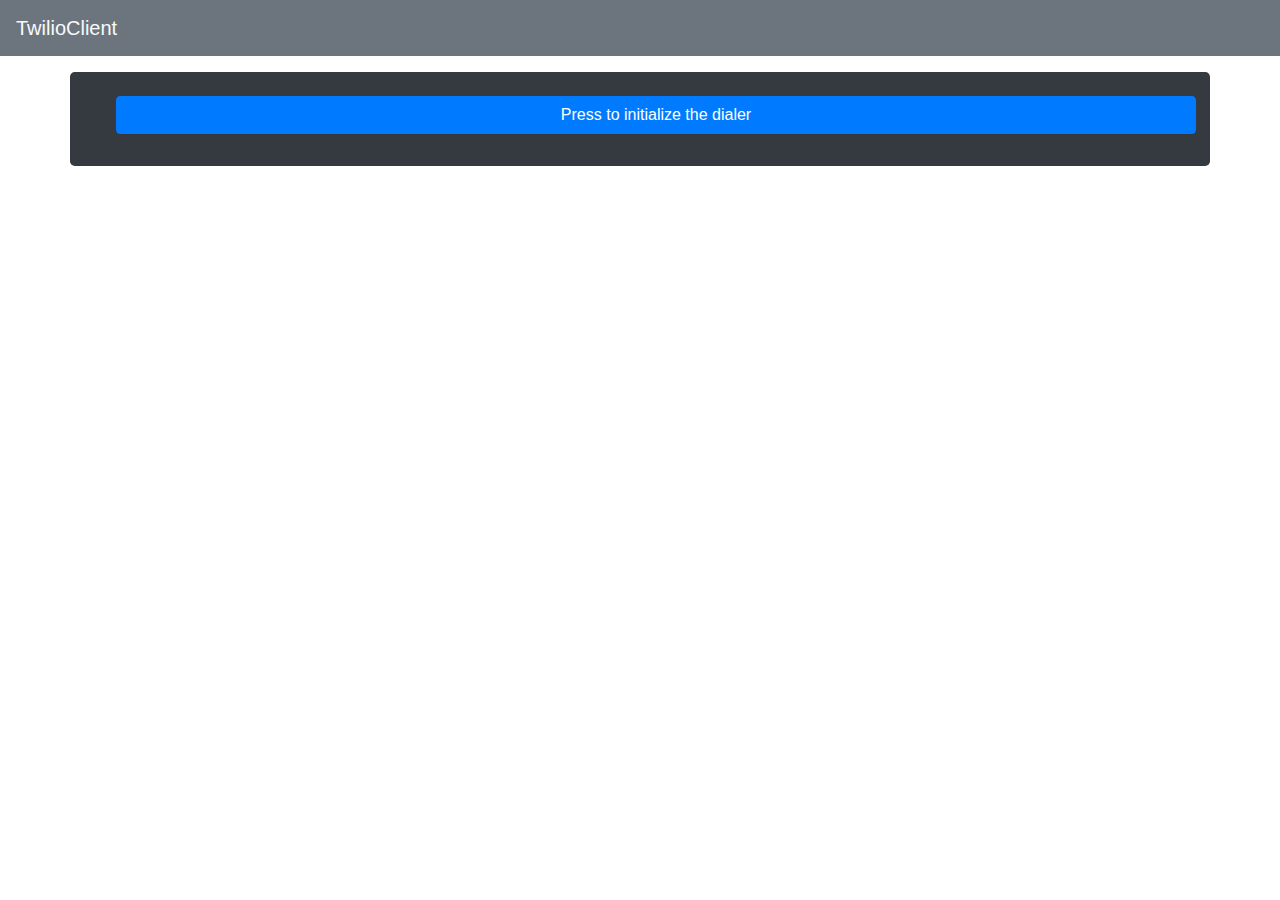
==== client.html @ 2a196a0e "Client working with remote backend" ====
<!DOCTYPE html>
<html>
  <head>
    <title>Twilio Client</title>
    <script
      type="text/javascript"
      src="//media.twiliocdn.com/sdk/js/client/v1.7/twilio.min.js"
    ></script>
    <link
      rel="stylesheet"
      href="https://stackpath.bootstrapcdn.com/bootstrap/4.4.1/css/bootstrap.min.css"
      integrity="sha384-Vkoo8x4CGsO3+Hhxv8T/Q5PaXtkKtu6ug5TOeNV6gBiFeWPGFN9MuhOf23Q9Ifjh"
      crossorigin="anonymous"
    />
    <link rel="stylesheet" href="/css/globalstyles.css" />
  </head>

  <body>
    <!-- Navbar -->
    <nav class="navbar navbar-light bg-secondary">
      <span class="navbar-brand mb-0 text-light h1">TwilioClient</span>
    </nav>

    <!-- Interface Container -->
    <div class="container pb-3 pt-2 mt-3 rounded-lg bg-dark">

      <!-- Information -->
      <div class="container w-50" id="info">
        <div id="client-name"></div>
        <div id="output-selection">
          <label>Ringtone Devices</label>
          <select id="ringtone-devices" class="form-control" multiple></select>
          <label>Speaker Devices</label>
          <select id="speaker-devices" class="form-control" multiple></select
          ><br />
          <a id="get-devices">Not seeing all your devices?</a>
        </div>
      </div>

      <!-- Ready button -->
      <div class="container text-center">
        <button
          class="btn m-3 btn-block btn-primary"
          id="readyButton"
        >
          Press to initialize the dialer
        </button>
      </div>

      <!-- Call Input and Button -->
      <div class="container text-center w-50 mt-4" id="call-control-container">
        <div class="input-group mb-3">
          <div class="input-group-prepend">
            <button
              class="btn btn-success"
              type="button"
              id="call-btn"
            >
              Call
            </button>
            <button
              class="btn btn-warning"
              type="button"
              id="hangup-btn"
            >
              Hangup
            </button>
          </div>
          <input
            type="text"
            class="form-control"
            placeholder="Enter number to call - i.e. +12896893069"
            id="number-input"
          />
        </div>
      </div>

      <!-- Volume Indicators -->

      <div class="container text-center m-2" id="volume-indicators">
        <label>Mic Volume</label>
        <div id="input-volume"></div>
        <br /><br />
        <label>Speaker Volume</label>
        <div id="output-volume"></div>
      </div>

      <!-- Log Messages Container -->
      <div class="container text-light" id="log"></div>

    </div>

    <!-- Incoming Call Modal -->
    <div
      class="modal fade"
      id="incoming-call-modal"
      tabindex="-1"
      role="dialog"
      aria-labelledby="exampleModalLabel"
      aria-hidden="true"
    >
      <div class="modal-dialog" role="document">
        <div class="modal-content">
          <div class="modal-header">
            <h5 class="modal-title" id="exampleModalLabel">Incoming call...</h5>
          </div>
          <div class="modal-body">
            You're receiving an incoming call from...
          </div>
          <div class="modal-footer">
            <button
              type="button"
              id="answer-button"
              class="btn btn-success"
              data-dismiss="modal"
            >
              Answer
            </button>
            <button type="button" id="dismiss-button" class="btn btn-danger">
              Dismiss
            </button>
          </div>
        </div>
      </div>
    </div>

    <script
      src="https://code.jquery.com/jquery-3.4.1.slim.min.js"
      integrity="sha384-J6qa4849blE2+poT4WnyKhv5vZF5SrPo0iEjwBvKU7imGFAV0wwj1yYfoRSJoZ+n"
      crossorigin="anonymous"
    ></script>
    <script
      src="https://cdn.jsdelivr.net/npm/popper.js@1.16.0/dist/umd/popper.min.js"
      integrity="sha384-Q6E9RHvbIyZFJoft+2mJbHaEWldlvI9IOYy5n3zV9zzTtmI3UksdQRVvoxMfooAo"
      crossorigin="anonymous"
    ></script>
    <script
      src="https://stackpath.bootstrapcdn.com/bootstrap/4.4.1/js/bootstrap.min.js"
      integrity="sha384-wfSDF2E50Y2D1uUdj0O3uMBJnjuUD4Ih7YwaYd1iqfktj0Uod8GCExl3Og8ifwB6"
      crossorigin="anonymous"
    ></script>
    <script src="/js/index.js"></script>
  </body>
</html>
---- css/globalstyles.css ----
#output-selection {
    display: none;
}

#info a {
    text-decoration: underline;
    cursor: pointer;
}

#volume-indicators {
    display: none;
    padding: 10px;
    margin-top: 20px;
    width: 500px;
    text-align: left;
}

#volume-indicators > div {
    display: block;
    height: 20px;
    width: 0;
}

#hangup-btn {
    display: none;
}

#call-control-container {
    display: none;
}
#log {
    display: none;
    border: 1px solid #686865;
    width: 35%;
    border-radius: 1em 0em 0em 1em;
    height: 20em;
    margin-top: 2.75em;
    text-align: left;
    padding: 1.5em;
    overflow-y: scroll;
}

#log p {
    font-family: 'Share Tech Mono', 'Courier New', Courier, fixed-width;
    font-size: 1em;
    line-height: 1.25em;
    margin-left: 1em;
    text-indent: -1.25em;
    width: 90%;
}
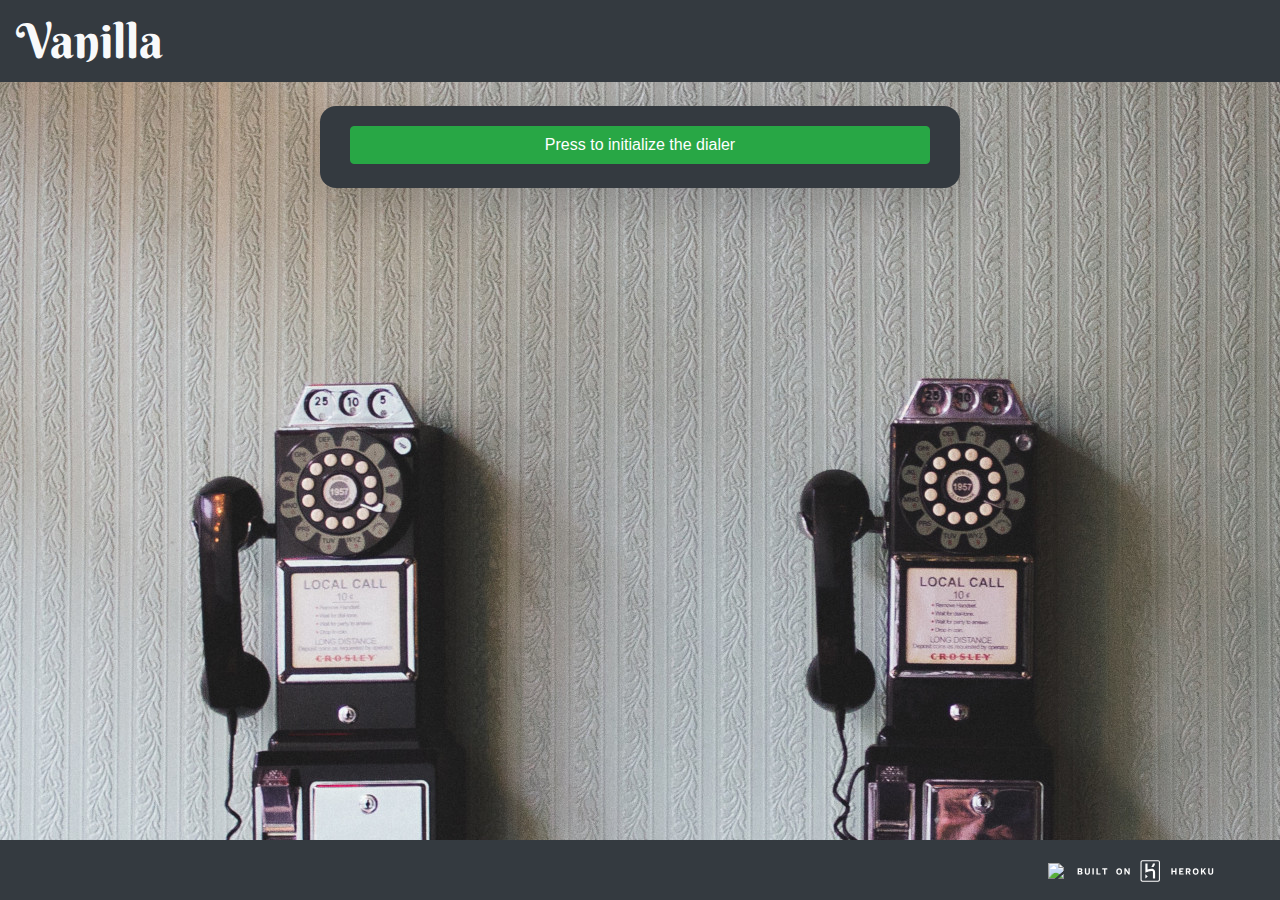
==== commit c2dc05ec: "Improved design and added footer" ====
--- a/client.html
+++ b/client.html
@@ -1,7 +1,7 @@
 <!DOCTYPE html>
 <html>
   <head>
-    <title>Twilio Client</title>
+    <title>Vanilla VOIP</title>
     <script
       type="text/javascript"
       src="//media.twiliocdn.com/sdk/js/client/v1.7/twilio.min.js"
@@ -13,19 +13,22 @@
       crossorigin="anonymous"
     />
     <link rel="stylesheet" href="/css/globalstyles.css" />
+    <link rel="apple-touch-icon" sizes="180x180" href="/assets/images/apple-touch-icon.png" />
+    <link rel="icon" type="image/png" sizes="32x32" href="/assets/images/favicon-32x32.png" />
+    <link rel="icon" type="image/png" sizes="16x16" href="/assets/images/favicon-16x16.png" />
+    <link rel="manifest" href="/assets/images/site.webmanifest" />
   </head>
 
   <body>
     <!-- Navbar -->
-    <nav class="navbar navbar-light bg-secondary">
-      <span class="navbar-brand mb-0 text-light h1">TwilioClient</span>
+    <nav class="navbar navbar-light p-0 bg-dark">
+      <span class="navbar-brand brand ml-3 mb-0 text-light h1">Vanilla</span>
     </nav>
 
     <!-- Interface Container -->
-    <div class="container pb-3 pt-2 mt-3 rounded-lg bg-dark">
-
+    <div id="interface" class="container shadow-lg w-50 mt-4 pt-1 pb-4 bg-dark">
       <!-- Information -->
-      <div class="container w-50" id="info">
+      <div class="container text-light w-50" id="info">
         <div id="client-name"></div>
         <div id="output-selection">
           <label>Ringtone Devices</label>
@@ -38,31 +41,20 @@
       </div>
 
       <!-- Ready button -->
-      <div class="container text-center">
-        <button
-          class="btn m-3 btn-block btn-primary"
-          id="readyButton"
-        >
+      <div class="container w-100 text-center">
+        <button class="btn mr-4 mt-3 btn-block btn-success" id="readyButton">
           Press to initialize the dialer
         </button>
       </div>
 
       <!-- Call Input and Button -->
-      <div class="container text-center w-50 mt-4" id="call-control-container">
+      <div class="container text-center mt-4" id="call-control-container">
         <div class="input-group mb-3">
           <div class="input-group-prepend">
-            <button
-              class="btn btn-success"
-              type="button"
-              id="call-btn"
-            >
+            <button class="btn btn-success" type="button" id="call-btn">
               Call
             </button>
-            <button
-              class="btn btn-warning"
-              type="button"
-              id="hangup-btn"
-            >
+            <button class="btn btn-warning" type="button" id="hangup-btn">
               Hangup
             </button>
           </div>
@@ -77,7 +69,7 @@
 
       <!-- Volume Indicators -->
 
-      <div class="container text-center m-2" id="volume-indicators">
+      <div class="container text-light text-center m-2" id="volume-indicators">
         <label>Mic Volume</label>
         <div id="input-volume"></div>
         <br /><br />
@@ -87,7 +79,6 @@
 
       <!-- Log Messages Container -->
       <div class="container text-light" id="log"></div>
-
     </div>
 
     <!-- Incoming Call Modal -->
@@ -124,6 +115,15 @@
       </div>
     </div>
 
+    <footer class="footer bg-dark d-flex justify-content-end">
+      <a href="https://www.netlify.com">
+        <img src="https://www.netlify.com/img/global/badges/netlify-dark.svg"/>
+      </a>
+      <a href="https://www.heroku.com">
+        <img class="heroku-banner p-0" src="/assets/images/built-on-heroku-light.svg">
+      </a>
+    </footer>
+
     <script
       src="https://code.jquery.com/jquery-3.4.1.slim.min.js"
       integrity="sha384-J6qa4849blE2+poT4WnyKhv5vZF5SrPo0iEjwBvKU7imGFAV0wwj1yYfoRSJoZ+n"
--- a/css/globalstyles.css
+++ b/css/globalstyles.css
@@ -1,50 +1,80 @@
+@import url('https://fonts.googleapis.com/css?family=Berkshire+Swash&display=swap');
+
+body {
+  background-image: url("../assets/images/vintage-phones-resize.jpg");
+  background-size: auto;
+  background-repeat: no-repeat;
+}
+
+.footer {
+    position: absolute;
+    bottom: 0;
+    width: 100%;
+    height: 60px;
+    line-height: 60px;
+}
+
+.heroku-banner {
+    width: 80%;
+    height: 90%;
+}
+
+.brand {
+    font-family: 'Berkshire Swash', cursive;
+    font-size: 3em;
+}
+
 #output-selection {
-    display: none;
+  display: none;
 }
 
 #info a {
-    text-decoration: underline;
-    cursor: pointer;
+  text-decoration: underline;
+  cursor: pointer;
+}
+
+#interface {
+    border-radius: 1em;
 }
 
 #volume-indicators {
-    display: none;
-    padding: 10px;
-    margin-top: 20px;
-    width: 500px;
-    text-align: left;
+  display: none;
+  padding: 10px;
+  margin-top: 20px;
+  width: 500px;
+  text-align: left;
 }
 
 #volume-indicators > div {
-    display: block;
-    height: 20px;
-    width: 0;
+  display: block;
+  height: 20px;
+  width: 0;
 }
 
 #hangup-btn {
-    display: none;
+  display: none;
 }
 
 #call-control-container {
-    display: none;
+  display: none;
 }
 #log {
-    display: none;
-    border: 1px solid #686865;
-    width: 35%;
-    border-radius: 1em 0em 0em 1em;
-    height: 20em;
-    margin-top: 2.75em;
-    text-align: left;
-    padding: 1.5em;
-    overflow-y: scroll;
+  display: none;
+  border: 1px solid #fff;
+  width: 80%;
+  border-radius: 1em 0em 0em 1em;
+  height: 20em;
+  margin-top: 2.75em;
+  text-align: left;
+  padding: 1.5em;
+  overflow-y: scroll;
 }
 
 #log p {
-    font-family: 'Share Tech Mono', 'Courier New', Courier, fixed-width;
-    font-size: 1em;
-    line-height: 1.25em;
-    margin-left: 1em;
-    text-indent: -1.25em;
-    width: 90%;
+  font-family: "Share Tech Mono", "Courier New", Courier, fixed-width;
+  font-size: 1em;
+  line-height: 1.25em;
+  margin-left: 1em;
+  text-indent: -1.25em;
+  width: 90%;
 }
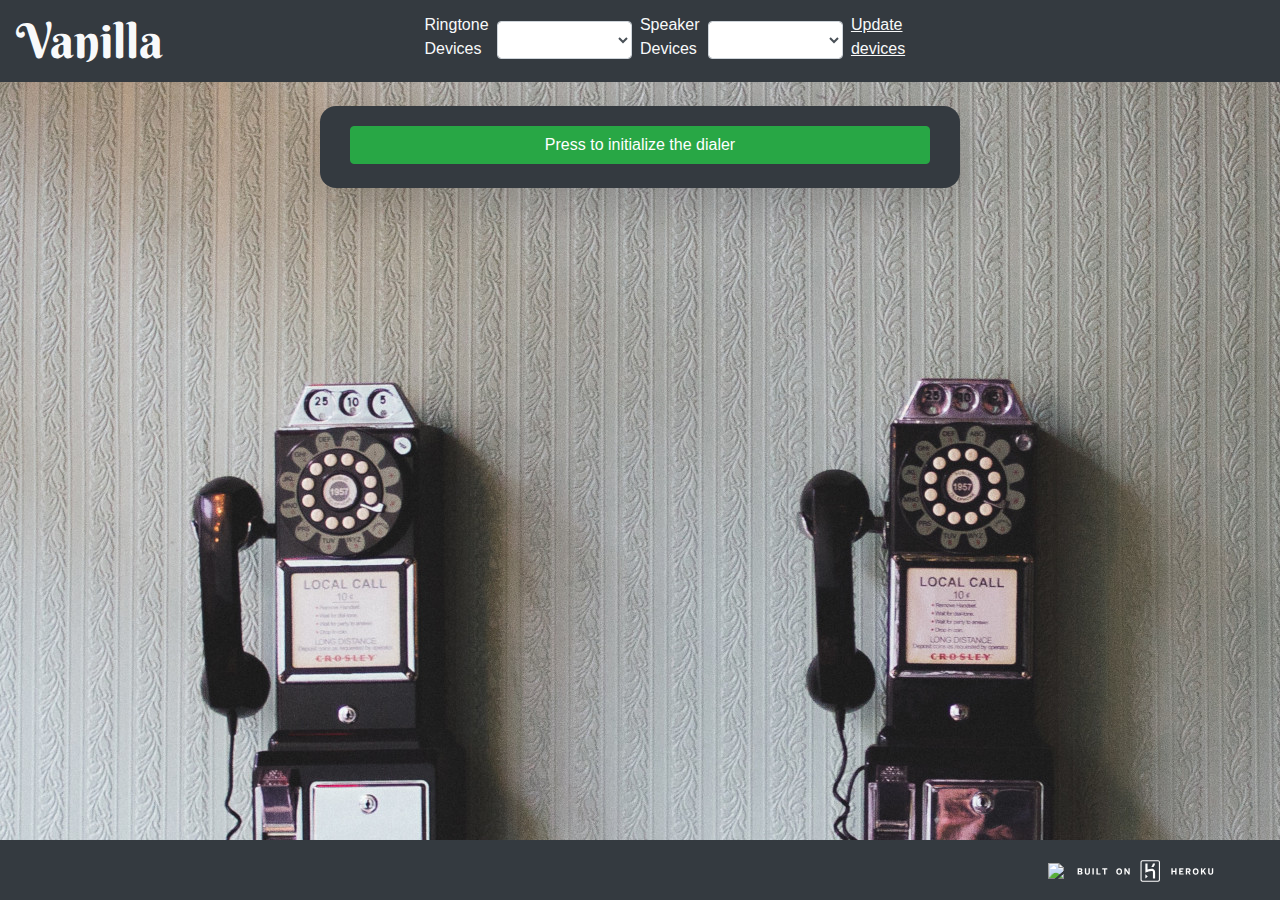
==== commit 99a8584d: "Moved components around" ====
--- a/client.html
+++ b/client.html
@@ -13,9 +13,23 @@
       crossorigin="anonymous"
     />
     <link rel="stylesheet" href="/css/globalstyles.css" />
-    <link rel="apple-touch-icon" sizes="180x180" href="/assets/images/apple-touch-icon.png" />
-    <link rel="icon" type="image/png" sizes="32x32" href="/assets/images/favicon-32x32.png" />
-    <link rel="icon" type="image/png" sizes="16x16" href="/assets/images/favicon-16x16.png" />
+    <link
+      rel="apple-touch-icon"
+      sizes="180x180"
+      href="/assets/images/apple-touch-icon.png"
+    />
+    <link
+      rel="icon"
+      type="image/png"
+      sizes="32x32"
+      href="/assets/images/favicon-32x32.png"
+    />
+    <link
+      rel="icon"
+      type="image/png"
+      sizes="16x16"
+      href="/assets/images/favicon-16x16.png"
+    />
     <link rel="manifest" href="/assets/images/site.webmanifest" />
   </head>
 
@@ -23,23 +37,20 @@
     <!-- Navbar -->
     <nav class="navbar navbar-light p-0 bg-dark">
       <span class="navbar-brand brand ml-3 mb-0 text-light h1">Vanilla</span>
+      <div id="client-name"></div>
+      <div class="container text-light w-50" id="info">
+        <div class="d-flex justify-content-between" id="output-selection">
+          <label>Ringtone Devices</label>
+          <select id="ringtone-devices" class="form-control m-2"></select>
+          <label>Speaker Devices</label>
+          <select id="speaker-devices" class="form-control m-2"></select>
+          <a id="get-devices">Update devices</a>
+        </div>
+      </div>
     </nav>
 
     <!-- Interface Container -->
     <div id="interface" class="container shadow-lg w-50 mt-4 pt-1 pb-4 bg-dark">
-      <!-- Information -->
-      <div class="container text-light w-50" id="info">
-        <div id="client-name"></div>
-        <div id="output-selection">
-          <label>Ringtone Devices</label>
-          <select id="ringtone-devices" class="form-control" multiple></select>
-          <label>Speaker Devices</label>
-          <select id="speaker-devices" class="form-control" multiple></select
-          ><br />
-          <a id="get-devices">Not seeing all your devices?</a>
-        </div>
-      </div>
-
       <!-- Ready button -->
       <div class="container w-100 text-center">
         <button class="btn mr-4 mt-3 btn-block btn-success" id="readyButton">
@@ -117,10 +128,13 @@
 
     <footer class="footer bg-dark d-flex justify-content-end">
       <a href="https://www.netlify.com">
-        <img src="https://www.netlify.com/img/global/badges/netlify-dark.svg"/>
+        <img src="https://www.netlify.com/img/global/badges/netlify-dark.svg" />
       </a>
       <a href="https://www.heroku.com">
-        <img class="heroku-banner p-0" src="/assets/images/built-on-heroku-light.svg">
+        <img
+          class="heroku-banner p-0"
+          src="/assets/images/built-on-heroku-light.svg"
+        />
       </a>
     </footer>
 
--- a/css/globalstyles.css
+++ b/css/globalstyles.css
@@ -49,6 +49,7 @@
   display: block;
   height: 20px;
   width: 0;
+  border-radius: 0em 1em 1em 0;
 }
 
 #hangup-btn {
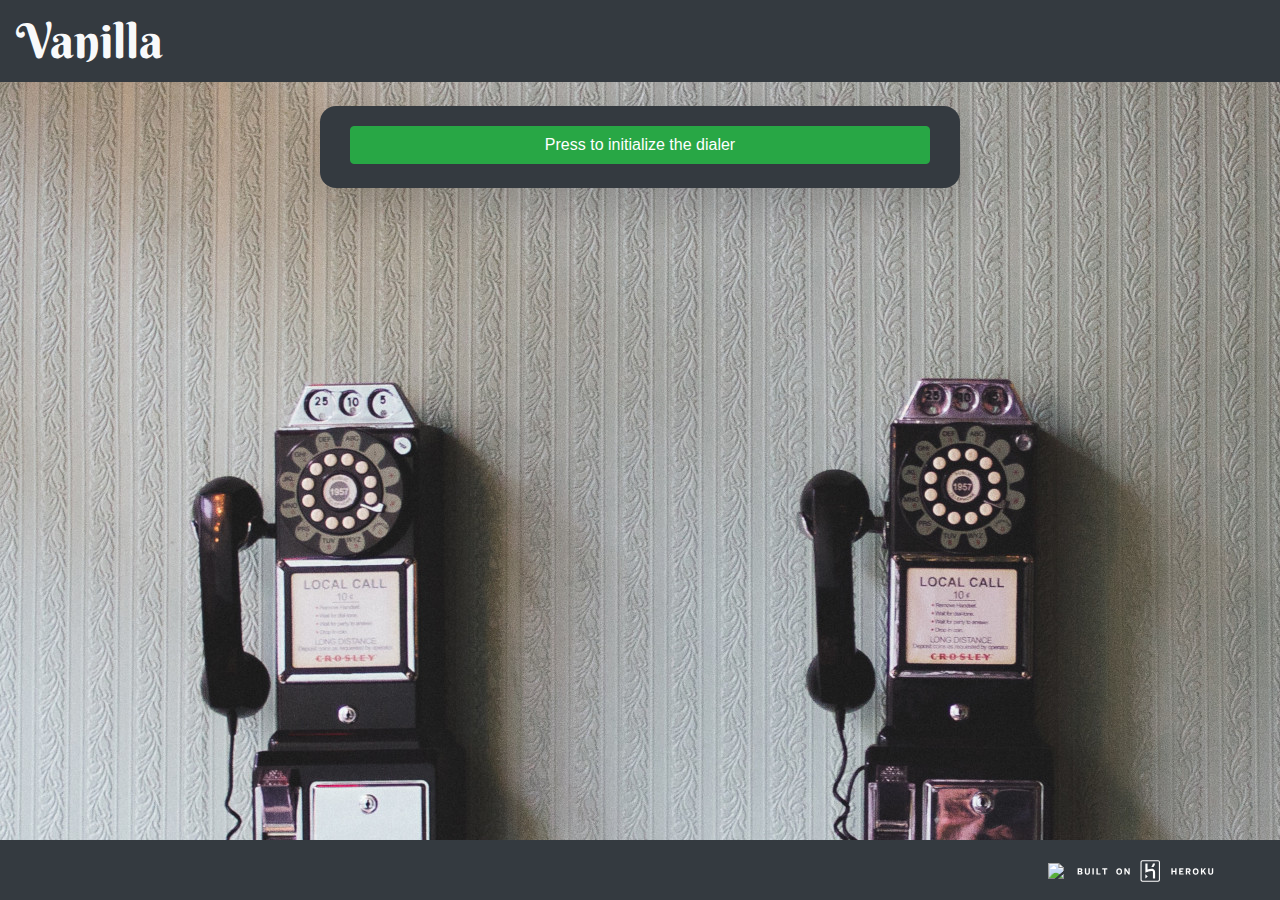
==== commit 4ec7eeae: "Changed style of dropdown device selection" ====
--- a/client.html
+++ b/client.html
@@ -37,9 +37,9 @@
     <!-- Navbar -->
     <nav class="navbar navbar-light p-0 bg-dark">
       <span class="navbar-brand brand ml-3 mb-0 text-light h1">Vanilla</span>
-      <div id="client-name"></div>
+      <div class="text-light" id="client-name"></div>
       <div class="container text-light w-50" id="info">
-        <div class="d-flex justify-content-between" id="output-selection">
+        <div id="output-selection">
           <label>Ringtone Devices</label>
           <select id="ringtone-devices" class="form-control m-2"></select>
           <label>Speaker Devices</label>
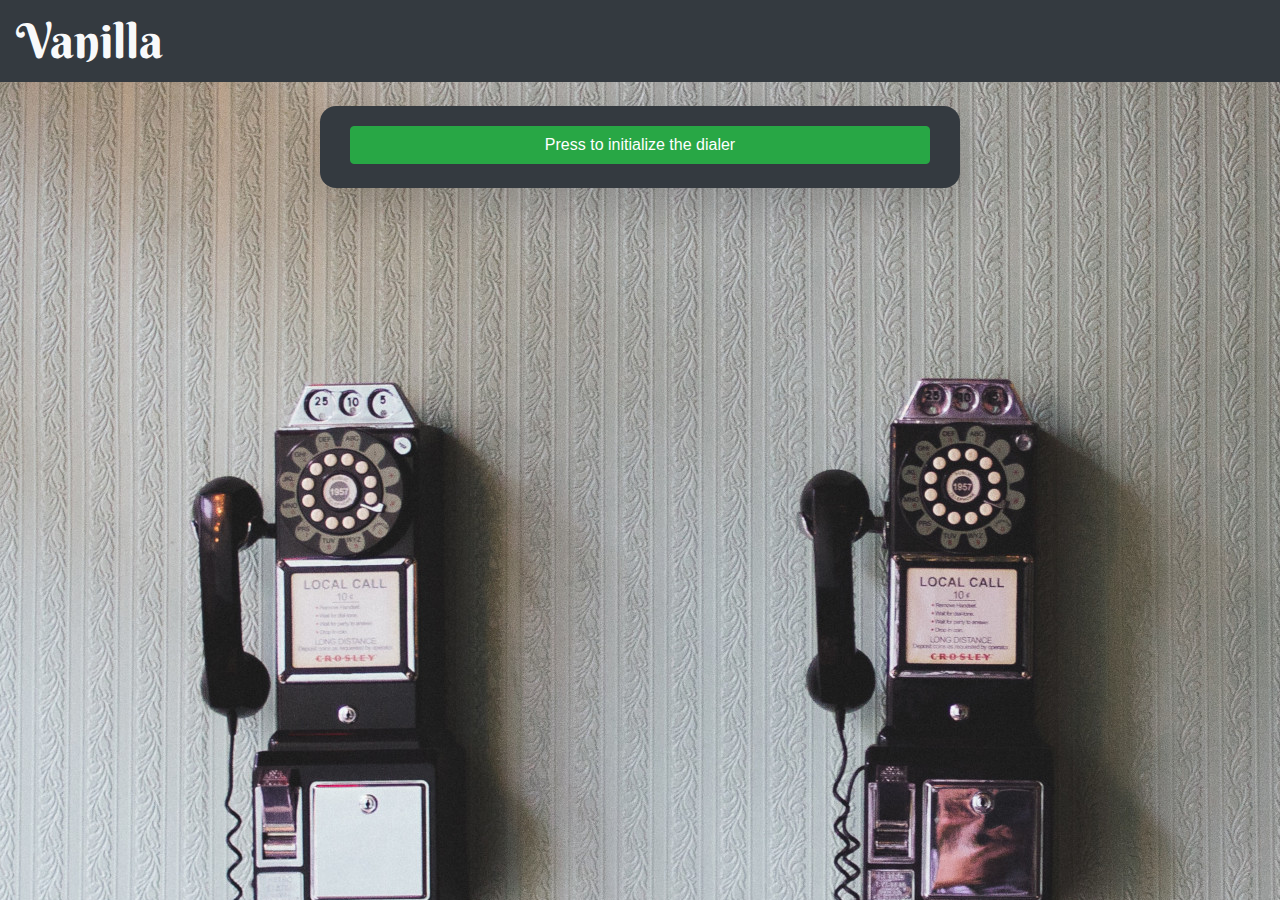
==== commit 6b34dfe5: "Testing SSH key" ====
--- a/client.html
+++ b/client.html
@@ -2,6 +2,8 @@
 <html>
   <head>
     <title>Vanilla VOIP</title>
+    <meta charset="utf-8">
+    <meta name="viewport" content="width=device-width, initial-scale=1, shrink-to-fit=no">
     <script
       type="text/javascript"
       src="//media.twiliocdn.com/sdk/js/client/v1.7/twilio.min.js"
@@ -37,7 +39,6 @@
     <!-- Navbar -->
     <nav class="navbar navbar-light p-0 bg-dark">
       <span class="navbar-brand brand ml-3 mb-0 text-light h1">Vanilla</span>
-      <div class="text-light" id="client-name"></div>
       <div class="container text-light w-50" id="info">
         <div id="output-selection">
           <label>Ringtone Devices</label>
@@ -47,10 +48,11 @@
           <a id="get-devices">Update devices</a>
         </div>
       </div>
+      <div class="text-light" id="client-name"></div>
     </nav>
 
     <!-- Interface Container -->
-    <div id="interface" class="container shadow-lg w-50 mt-4 pt-1 pb-4 bg-dark">
+    <div id="interface" class="container shadow-lg mt-4 pt-1 pb-4 bg-dark">
       <!-- Ready button -->
       <div class="container w-100 text-center">
         <button class="btn mr-4 mt-3 btn-block btn-success" id="readyButton">
@@ -80,12 +82,19 @@
 
       <!-- Volume Indicators -->
 
-      <div class="container text-light text-center m-2" id="volume-indicators">
-        <label>Mic Volume</label>
-        <div id="input-volume"></div>
-        <br /><br />
-        <label>Speaker Volume</label>
-        <div id="output-volume"></div>
+      <div
+        class="container text-light mt-4 ml-auto mr-auto p-2"
+        id="volume-indicators"
+      >
+        <p><strong>Volume:</strong></p>
+        <div>
+          <label class="inline">Mic</label>
+          <div class="inline" id="input-volume"></div>
+        </div>
+        <div>
+          <label class="inline">Speaker</label>
+          <div class="inline" id="output-volume"></div>
+        </div>
       </div>
 
       <!-- Log Messages Container -->
@@ -126,18 +135,6 @@
       </div>
     </div>
 
-    <footer class="footer bg-dark d-flex justify-content-end">
-      <a href="https://www.netlify.com">
-        <img src="https://www.netlify.com/img/global/badges/netlify-dark.svg" />
-      </a>
-      <a href="https://www.heroku.com">
-        <img
-          class="heroku-banner p-0"
-          src="/assets/images/built-on-heroku-light.svg"
-        />
-      </a>
-    </footer>
-
     <script
       src="https://code.jquery.com/jquery-3.4.1.slim.min.js"
       integrity="sha384-J6qa4849blE2+poT4WnyKhv5vZF5SrPo0iEjwBvKU7imGFAV0wwj1yYfoRSJoZ+n"
--- a/css/globalstyles.css
+++ b/css/globalstyles.css
@@ -40,16 +40,44 @@
 #volume-indicators {
   display: none;
   padding: 10px;
-  margin-top: 20px;
-  width: 500px;
+  margin-top: 3em;
+  width: 50%;
   text-align: left;
+  border: 1px solid #fff;
+  border-radius: 1em;
+}
+
+#volume-indicators > p {
+    text-align: left;
+}
+
+#volume-indicators > div > div{
+  display: inline-block;
+  height: 20px;
+  width: 0;
+  border-radius: 0em 1em 1em 0;
+  /* background-color: #fff; */
+  flex: 1;
 }
 
 #volume-indicators > div {
-  display: block;
-  height: 20px;
-  width: 0;
-  border-radius: 0em 1em 1em 0;
+    /* display: i;
+    justify-content: flex-begin;
+    padding: .5em; */
+    
+}
+
+#volume-indicators > div > label {
+    /* margin: 0 60% 0 10%; */
+    /* flex: 2; */
+}
+
+#input-volume {
+
+}
+
+#output-volume {
+    
 }
 
 #hangup-btn {
@@ -79,3 +107,26 @@
   text-indent: -1.25em;
   width: 90%;
 }
+
+@media (max-width: 576px) {
+  html {
+    font-size: 1.1rem;
+  }
+
+  #volume-indicators {
+    width: 90%;
+  }
+
+  #client-name {
+    display: none;
+  }
+
+}
+
+@media (min-width: 576px) {
+  #interface {
+    width: 50%;
+  }
+  
+}
+
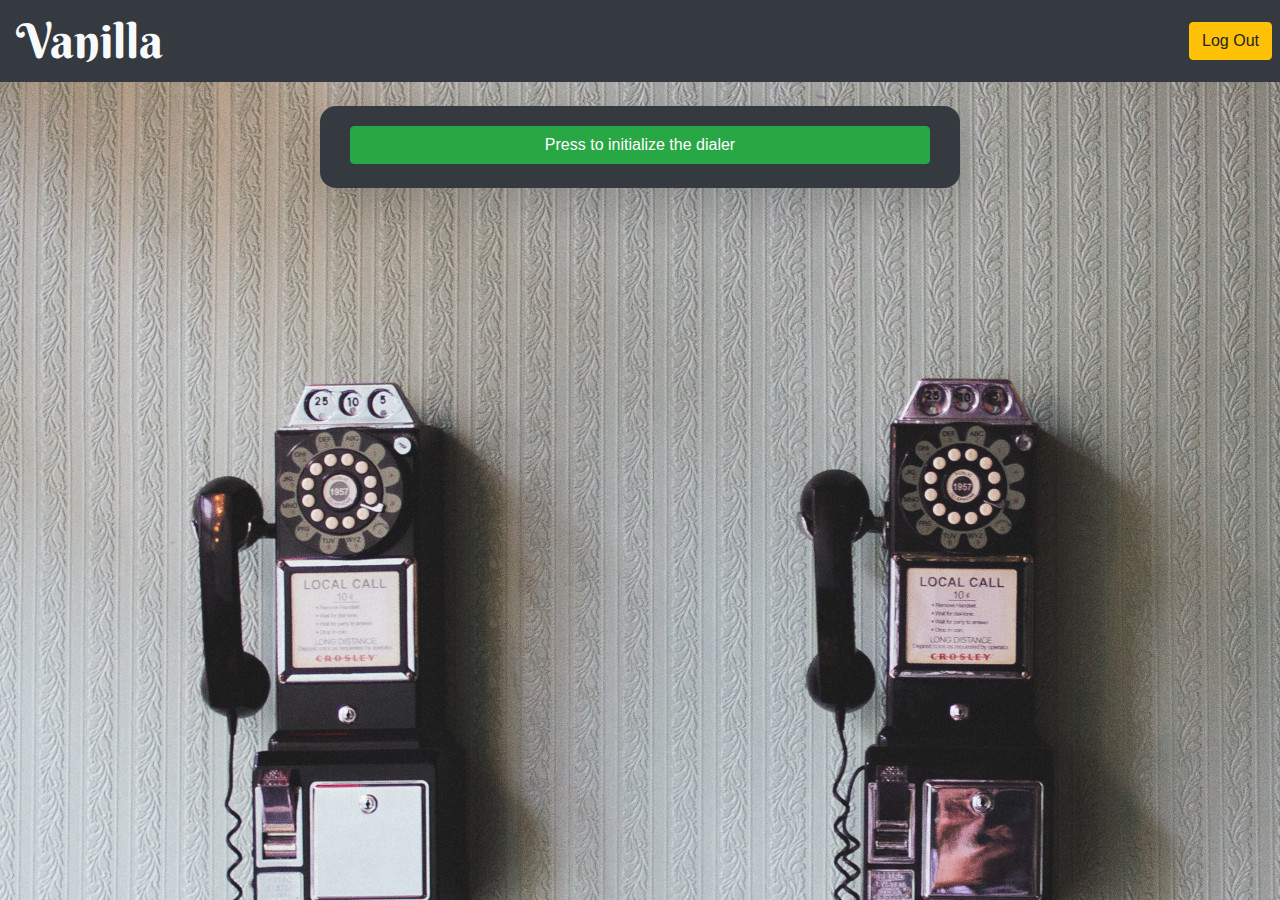
==== commit ba8861fd: "Deleted empty styles, added logout button" ====
--- a/client.html
+++ b/client.html
@@ -49,6 +49,7 @@
         </div>
       </div>
       <div class="text-light" id="client-name"></div>
+      <button id="logout-btn" class="btn btn-warning mr-2 ml-2">Log Out</button>
     </nav>
 
     <!-- Interface Container -->
--- a/css/globalstyles.css
+++ b/css/globalstyles.css
@@ -56,28 +56,7 @@
   height: 20px;
   width: 0;
   border-radius: 0em 1em 1em 0;
-  /* background-color: #fff; */
   flex: 1;
-}
-
-#volume-indicators > div {
-    /* display: i;
-    justify-content: flex-begin;
-    padding: .5em; */
-    
-}
-
-#volume-indicators > div > label {
-    /* margin: 0 60% 0 10%; */
-    /* flex: 2; */
-}
-
-#input-volume {
-
-}
-
-#output-volume {
-    
 }
 
 #hangup-btn {
